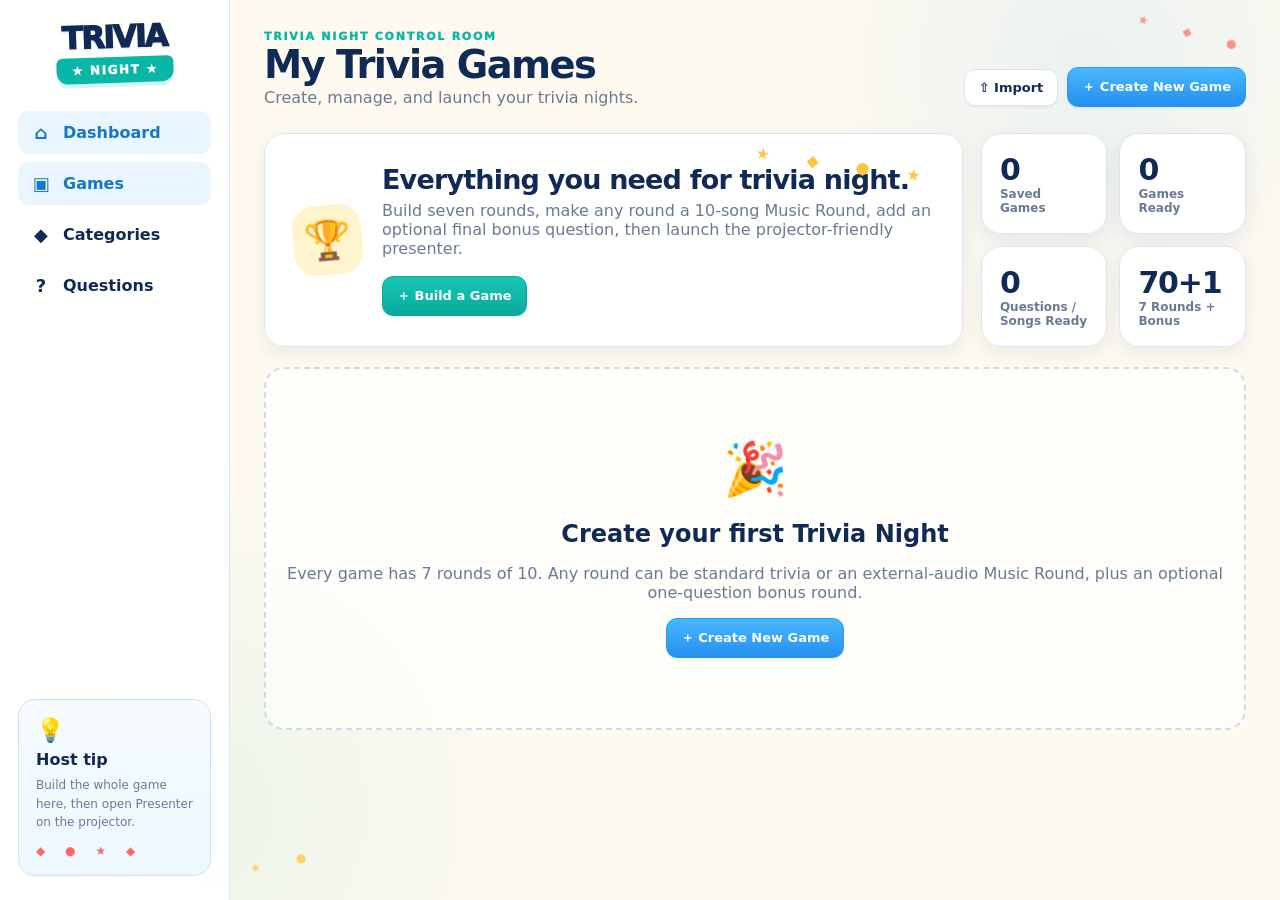
==== index.html @ a78341d5 "Add files via upload" ====
<!doctype html>
<html lang="en">
<head>
  <meta charset="utf-8">
  <meta name="viewport" content="width=device-width,initial-scale=1">
  <meta name="theme-color" content="#fffaf0">
  <title>Trivia Night — Game Manager</title>
  <link rel="stylesheet" href="styles.css">
</head>
<body class="manager-page">
  <div class="app-shell">
    <aside class="sidebar">
      <button class="logo" id="logoHome" aria-label="Trivia Night home">
        <span class="logo-main">TRIVIA</span>
        <span class="logo-ribbon">★ NIGHT ★</span>
      </button>

      <nav class="side-nav" aria-label="Main navigation">
        <button class="nav-item active" data-view="dashboard"><span>⌂</span> Dashboard</button>
        <button class="nav-item" data-view="dashboard"><span>▣</span> Games</button>
        <button class="nav-item" data-action="categories"><span>◆</span> Categories</button>
        <button class="nav-item" data-action="questions"><span>?</span> Questions</button>
      </nav>

      <div class="sidebar-tip">
        <div class="tip-icon">💡</div>
        <strong>Host tip</strong>
        <p>Build the whole game here, then open Presenter on the projector.</p>
        <div class="mini-confetti" aria-hidden="true">◆ ● ★ ◆</div>
      </div>
    </aside>

    <main class="app-main">
      <header class="app-topbar">
        <div>
          <div class="eyebrow-ui">TRIVIA NIGHT CONTROL ROOM</div>
          <h1 id="pageTitle">My Trivia Games</h1>
          <p id="pageSubtitle">Create, manage, and launch your trivia nights.</p>
        </div>
        <div class="topbar-actions">
          <span id="status" class="save-status" aria-live="polite"></span>
          <label class="ui-btn ui-btn-ghost" for="importFile">⇧ Import</label>
          <input id="importFile" type="file" accept="application/json,.json" hidden>
          <button id="createGame" class="ui-btn ui-btn-primary">＋ Create New Game</button>
        </div>
      </header>

      <section id="dashboardView" class="view-panel"></section>
      <section id="editorView" class="view-panel" hidden></section>
    </main>
  </div>

  <div class="corner-confetti corner-confetti-a" aria-hidden="true">★ ◆ ●</div>
  <div class="corner-confetti corner-confetti-b" aria-hidden="true">◆ ★ ●</div>

  <script src="app.js"></script>
</body>
</html>
---- styles.css ----
:root {
  --cream: #fffaf0;
  --paper: #ffffff;
  --navy: #102a56;
  --navy-2: #193d72;
  --muted: #697a96;
  --line: #dce5ef;
  --sky: #36a8f5;
  --sky-soft: #e9f6ff;
  --teal: #08b7a7;
  --teal-soft: #e6fbf7;
  --mint: #7ee6c1;
  --gold: #ffbf2f;
  --gold-soft: #fff4ce;
  --coral: #ff685f;
  --coral-soft: #fff0ee;
  --purple: #9465df;
  --purple-soft: #f1eaff;
  --shadow: 0 14px 36px rgba(16, 42, 86, .10);
  --shadow-soft: 0 7px 20px rgba(16, 42, 86, .08);
  --radius: 20px;
  --radius-sm: 13px;
}

* { box-sizing: border-box; }
html, body { margin: 0; min-height: 100%; }
body {
  font-family: Inter, ui-sans-serif, system-ui, -apple-system, BlinkMacSystemFont, "Segoe UI", sans-serif;
  color: var(--navy);
  background: var(--cream);
}
button, input, textarea, select { font: inherit; }
button, label[for] { cursor: pointer; }
button { color: inherit; }

/* ----- Manager shell ----- */
.manager-page {
  background:
    radial-gradient(circle at 85% 7%, rgba(54,168,245,.10), transparent 22%),
    radial-gradient(circle at 15% 90%, rgba(8,183,167,.08), transparent 26%),
    var(--cream);
}
.app-shell { min-height: 100vh; display: grid; grid-template-columns: 230px 1fr; }
.sidebar {
  position: sticky; top: 0; height: 100vh; z-index: 8;
  padding: 24px 18px; border-right: 1px solid var(--line); background: rgba(255,255,255,.92);
  display: flex; flex-direction: column; gap: 28px; backdrop-filter: blur(12px);
}
.logo { border: 0; background: transparent; display: grid; justify-items: center; padding: 0; transform: rotate(-2deg); }
.logo-main { font-size: 31px; line-height: .9; font-weight: 1000; letter-spacing: -.06em; color: var(--navy); text-shadow: 0 2px 0 rgba(16,42,86,.08); }
.logo-ribbon { margin-top: 5px; background: var(--teal); color: white; font-size: 12px; font-weight: 1000; letter-spacing: .13em; padding: 6px 15px; border-radius: 6px 6px 12px 12px; box-shadow: 0 4px 0 rgba(8,183,167,.16); }
.side-nav { display: grid; gap: 8px; }
.nav-item { width: 100%; border: 0; background: transparent; padding: 11px 12px; border-radius: 11px; text-align: left; font-weight: 800; display: flex; gap: 11px; align-items: center; }
.nav-item span { width: 22px; text-align: center; font-size: 18px; }
.nav-item:hover, .nav-item.active { background: var(--sky-soft); color: #1577c8; }
.sidebar-tip { margin-top: auto; border: 1px solid #cde1f4; background: linear-gradient(180deg,#f6fbff,#eef8ff); border-radius: 17px; padding: 17px; position: relative; overflow: hidden; }
.sidebar-tip .tip-icon { font-size: 23px; }
.sidebar-tip strong { display: block; margin-top: 6px; }
.sidebar-tip p { margin: 7px 0 0; font-size: 12px; line-height: 1.55; color: var(--muted); }
.mini-confetti { margin-top: 12px; letter-spacing: 8px; color: var(--coral); font-size: 12px; }

.app-main { min-width: 0; padding: 30px 34px 60px; }
.app-topbar { display: flex; align-items: flex-end; justify-content: space-between; gap: 24px; margin-bottom: 26px; }
.app-topbar h1 { margin: 3px 0 4px; font-size: clamp(28px,3vw,40px); line-height: 1; letter-spacing: -.04em; }
.app-topbar p { margin: 0; color: var(--muted); }
.eyebrow-ui { color: var(--teal); font-size: 11px; font-weight: 1000; letter-spacing: .16em; }
.topbar-actions, .editor-toolbar { display: flex; gap: 9px; align-items: center; flex-wrap: wrap; }
.save-status { min-width: 56px; color: var(--teal); font-size: 12px; font-weight: 900; }

.ui-btn { border: 1px solid var(--line); background: white; padding: 10px 14px; border-radius: 11px; font-weight: 900; font-size: 13px; box-shadow: 0 2px 0 rgba(16,42,86,.04); text-decoration:none; display:inline-flex; align-items:center; justify-content:center; gap:5px; white-space:nowrap; }
.ui-btn:hover { transform: translateY(-1px); box-shadow: var(--shadow-soft); }
.ui-btn-primary { border-color: #279af0; background: linear-gradient(180deg,#49b8ff,#248ff0); color: white; }
.ui-btn-teal { border-color: #08a898; background: linear-gradient(180deg,#17c6b5,#08aa9b); color: white; }
.ui-btn-coral { border-color: #ffaea9; color: #df4f48; background: var(--coral-soft); }
.ui-btn-ghost { background: white; }
.ui-btn-small { padding: 8px 11px; font-size: 12px; }

.view-panel { animation: viewIn .18s ease-out; }
@keyframes viewIn { from { opacity: .4; transform: translateY(5px); } to { opacity: 1; transform: none; } }

/* ----- Dashboard ----- */
.dashboard-hero { display: grid; grid-template-columns: 1.45fr .55fr; gap: 18px; margin-bottom: 20px; }
.hero-card, .stat-card, .game-card, .editor-card, .question-list-card, .preview-card, .stats-card {
  border: 1px solid var(--line); background: rgba(255,255,255,.95); border-radius: var(--radius); box-shadow: var(--shadow-soft);
}
.hero-card { padding: 26px 28px; position: relative; overflow: hidden; min-height: 150px; display: flex; align-items: center; }
.hero-card::after { content:"★  ◆  ●  ★"; position:absolute; right: 25px; top: 22px; color: var(--gold); letter-spacing: 16px; transform: rotate(8deg); opacity: .9; }
.hero-card h2 { font-size: 27px; margin: 0 0 6px; letter-spacing: -.03em; }
.hero-card p { max-width: 560px; color: var(--muted); margin: 0 0 18px; }
.hero-accent { width: 70px; height: 70px; margin-right: 20px; border-radius: 22px; display:grid; place-items:center; font-size:38px; background: var(--gold-soft); transform: rotate(-5deg); }
.stat-stack { display: grid; grid-template-columns: 1fr 1fr; gap: 12px; }
.stat-card { padding: 18px; display: flex; flex-direction: column; justify-content: center; }
.stat-card strong { font-size: 30px; letter-spacing: -.04em; }
.stat-card span { color: var(--muted); font-size: 12px; font-weight: 800; }
.game-grid { display: grid; grid-template-columns: repeat(3,minmax(0,1fr)); gap: 16px; }
.game-card { padding: 18px; transition: transform .16s ease, box-shadow .16s ease; position: relative; overflow: hidden; }
.game-card:hover { transform: translateY(-3px); box-shadow: var(--shadow); }
.game-card::before { content:""; position:absolute; inset:0 0 auto 0; height:5px; background: linear-gradient(90deg,var(--sky),var(--teal),var(--gold),var(--coral)); }
.game-head { display: flex; align-items: flex-start; gap: 12px; margin-bottom: 13px; }
.game-icon { width: 48px; height: 48px; flex: 0 0 auto; border-radius: 14px; background: var(--gold-soft); display:grid; place-items:center; font-size:25px; }
.game-card h3 { margin: 1px 0 3px; font-size: 17px; line-height: 1.2; }
.game-date, .game-progress { color: var(--muted); font-size: 11px; font-weight: 700; }
.category-chips { display: flex; flex-wrap: wrap; gap: 6px; min-height: 55px; }
.cat-chip { font-size: 10px; font-weight: 900; padding: 5px 8px; border-radius: 999px; background: var(--sky-soft); color: var(--navy-2); }
.cat-chip:nth-child(2n) { background: var(--teal-soft); }
.cat-chip:nth-child(3n) { background: var(--gold-soft); }
.cat-chip:nth-child(4n) { background: var(--purple-soft); }
.game-progress-wrap { margin: 14px 0 12px; }
.progress-track { width:100%; height: 7px; border-radius: 99px; background: #edf1f6; overflow:hidden; }
.progress-fill { height:100%; background: linear-gradient(90deg,var(--teal),var(--sky)); border-radius:inherit; }
.game-actions { display:flex; gap:7px; flex-wrap:wrap; }
.empty-dashboard { border: 2px dashed #cddceb; border-radius: var(--radius); padding: 70px 20px; text-align:center; background: rgba(255,255,255,.6); }
.empty-dashboard .big-icon { font-size: 52px; }
.empty-dashboard h2 { margin-bottom: 8px; }
.empty-dashboard p { color: var(--muted); }

/* ----- Editor ----- */
.editor-header-card { border: 1px solid var(--line); background: white; border-radius: var(--radius); box-shadow: var(--shadow-soft); padding: 18px; margin-bottom: 14px; }
.editor-heading-row { display:flex; gap:16px; align-items:center; justify-content:space-between; }
.game-title-wrap { display:flex; gap:12px; align-items:center; min-width:260px; flex:1; }
.editor-game-icon { width:52px; height:52px; border-radius:15px; background:var(--gold-soft); display:grid; place-items:center; font-size:29px; }
.game-title-input { width: min(570px,100%); border: 1px solid var(--line); border-radius: 12px; padding: 10px 12px; font-size: 20px; font-weight: 950; color: var(--navy); outline:none; }
.game-title-input:focus { border-color: var(--sky); box-shadow: 0 0 0 3px rgba(54,168,245,.12); }
.category-tabs { display:flex; gap:8px; overflow-x:auto; padding-top:14px; margin-top:14px; border-top:1px solid #edf1f6; scrollbar-width: thin; }
.category-tab { flex: 0 0 auto; border:1px solid var(--line); background:white; padding:8px 12px; border-radius:10px; font-size:12px; font-weight:900; display:flex; align-items:center; gap:7px; }
.category-tab.active { background:var(--sky); border-color:var(--sky); color:white; box-shadow:0 6px 16px rgba(54,168,245,.18); }
.category-tab .tab-count { opacity:.8; font-size:10px; }

.editor-layout { display:grid; grid-template-columns: 235px minmax(320px,1fr) 300px; gap:14px; align-items:start; }
.question-list-card { padding: 14px; }
.panel-title { font-size: 11px; letter-spacing:.11em; font-weight:1000; color:var(--muted); margin: 0 0 10px; }
.question-list { display:grid; gap:5px; }
.question-row { width:100%; border:0; background:transparent; border-radius:9px; padding:8px 9px; display:grid; grid-template-columns:25px 1fr; gap:7px; text-align:left; align-items:center; }
.question-row:hover { background:#f5f8fc; }
.question-row.active { color:white; background:linear-gradient(180deg,#4ab7ff,#288feb); }
.q-number { font-weight:1000; font-size:12px; }
.q-label { overflow:hidden; white-space:nowrap; text-overflow:ellipsis; font-size:11px; font-weight:800; }
.q-empty { opacity:.45; font-style:italic; }

.editor-card { padding: 18px; }
.editor-card h2 { font-size:18px; margin:0 0 15px; }
.form-field { display:grid; gap:6px; margin-bottom:13px; }
.form-field label { font-size:11px; font-weight:950; color:var(--navy-2); }
.text-input, .text-area, .select-input { width:100%; border:1px solid var(--line); border-radius:10px; padding:10px 11px; background:white; color:var(--navy); outline:none; }
.text-area { resize:vertical; min-height:105px; line-height:1.45; }
.text-input:focus, .text-area:focus, .select-input:focus { border-color:var(--sky); box-shadow:0 0 0 3px rgba(54,168,245,.11); }
.mini-field-row { display:grid; grid-template-columns:1fr 1fr; gap:11px; }
.edit-footer { display:flex; gap:8px; justify-content:flex-end; padding-top:5px; }

.preview-column { display:grid; gap:14px; }
.preview-card { padding:14px; }
.mini-presenter { min-height:215px; border:1px solid #dce6f1; border-radius:13px; background:var(--cream); display:flex; flex-direction:column; align-items:center; justify-content:center; text-align:center; position:relative; overflow:hidden; padding:25px 18px 18px; }
.mini-presenter::before { content:"◆  ★  ●"; position:absolute; top:10px; right:9px; color:var(--coral); letter-spacing:8px; font-size:8px; }
.mini-ribbon { position:absolute; top:11px; left:0; padding:7px 15px 7px 12px; border-radius:0 5px 5px 0; color:white; background:var(--sky); font-size:10px; font-weight:1000; }
.mini-progress { position:absolute; top:15px; right:13px; color:var(--teal); font-size:8px; font-weight:1000; }
.mini-question { font-weight:1000; font-size:20px; line-height:1.15; letter-spacing:-.03em; }
.preview-launch { margin-top:10px; width:100%; }
.stats-card { padding:15px; }
.stats-list { display:grid; gap:9px; font-size:11px; }
.stats-line { display:flex; justify-content:space-between; gap:10px; padding-bottom:7px; border-bottom:1px solid #edf1f6; }
.stats-line:last-child { border-bottom:0; }
.stats-line span { color:var(--muted); }

/* ----- Presenter ----- */
.presenter-page { overflow:hidden; background:var(--cream); }
.presenter-shell { min-height:100vh; display:flex; flex-direction:column; background:
  radial-gradient(circle at 9% 12%, rgba(255,191,47,.10), transparent 18%),
  radial-gradient(circle at 92% 16%, rgba(54,168,245,.11), transparent 20%),
  var(--cream); }
.presenter-stage { flex:1; min-height:0; display:grid; place-items:center; padding: 3vh 4vw; overflow:auto; }
.slide { width:min(1380px,100%); min-height:min(74vh,760px); border:1px solid #dce5ef; background:#fffefb; border-radius:24px; box-shadow:0 18px 60px rgba(16,42,86,.11); position:relative; overflow:hidden; display:flex; flex-direction:column; align-items:center; justify-content:center; text-align:center; padding:6vh 6vw; }
.slide > * { position:relative; z-index:1; }
.confetti-field::before, .confetti-field::after { position:absolute; z-index:0; pointer-events:none; white-space:pre; font-size:clamp(14px,1.8vw,26px); letter-spacing:1.7vw; opacity:.95; }
.confetti-field::before { content:"◆  ●  ★  ◆  ●"; top:6%; left:4%; color:var(--coral); transform:rotate(-7deg); }
.confetti-field::after { content:"★  ◆  ●  ★  ◆"; right:3%; bottom:8%; color:var(--teal); transform:rotate(7deg); }
.slide-category { position:absolute; top:28px; left:0; color:white; background:var(--slide-color,var(--sky)); border-radius:0 8px 8px 0; padding:13px 26px 13px 25px; min-width:210px; font-weight:1000; font-size:clamp(18px,2vw,30px); box-shadow:0 5px 0 rgba(16,42,86,.06); text-align:left; }
.slide-count { position:absolute; top:39px; right:34px; color:var(--teal); font-size:clamp(15px,1.35vw,22px); font-weight:1000; letter-spacing:.04em; }
.slide-question { max-width:1100px; font-size:clamp(38px,5vw,76px); line-height:1.10; font-weight:1000; letter-spacing:-.045em; color:var(--navy); white-space:pre-wrap; }
.question-star { position:absolute; color:var(--gold); font-size:clamp(45px,6vw,90px); opacity:.9; }
.question-star.left { left:4%; bottom:16%; transform:rotate(-12deg); }
.question-star.right { right:5%; top:34%; transform:rotate(9deg); }

.pass-slide h1 { margin:0; font-size:clamp(70px,10vw,150px); line-height:.84; letter-spacing:-.06em; font-weight:1000; }
.pass-slide .pass-your { color:var(--coral); }
.pass-instruction { margin-top:34px; max-width:1000px; font-size:clamp(18px,1.6vw,27px); line-height:1.25; color:var(--muted); font-weight:800; }
.pass-burst { position:absolute; font-size:clamp(60px,7vw,105px); color:var(--gold); }
.pass-burst.a { left:9%; top:31%; transform:rotate(-10deg); }
.pass-burst.b { right:9%; bottom:22%; transform:rotate(13deg); }

.answer-slide { padding:5vh 6vw; align-items:stretch; }
.answers-heading { margin:0 0 22px; font-size:clamp(36px,4vw,58px); letter-spacing:-.04em; text-align:center; }
.answers-subheading { color:var(--teal); font-weight:1000; text-align:center; margin-top:-10px; margin-bottom:18px; font-size:clamp(14px,1.3vw,20px); }
.answer-grid { width:100%; display:grid; grid-template-columns:1fr 1fr; gap:10px 18px; }
.answer-row { display:grid; grid-template-columns:44px 1fr; align-items:center; gap:10px; border:1px solid #e1e8ef; border-radius:13px; background:white; min-height:52px; padding:8px 12px 8px 8px; text-align:left; box-shadow:0 3px 8px rgba(16,42,86,.04); }
.answer-number { width:34px; height:34px; border-radius:50%; display:grid; place-items:center; background:var(--teal); color:white; font-weight:1000; }
.answer-text { font-size:clamp(17px,1.5vw,24px); line-height:1.15; font-weight:850; }

.complete-slide h1 { margin:0; font-size:clamp(66px,9vw,135px); line-height:.9; letter-spacing:-.06em; }
.complete-slide h1 span { color:var(--teal); }
.complete-slide p { font-size:clamp(22px,2vw,32px); color:var(--muted); font-weight:800; }
.complete-trophy { font-size:clamp(70px,9vw,125px); margin-bottom:18px; }

.presenter-controls { flex:0 0 auto; display:grid; grid-template-columns: 190px 1fr 190px; align-items:center; gap:18px; padding:13px 22px 16px; background:white; border-top:1px solid var(--line); box-shadow:0 -4px 20px rgba(16,42,86,.04); }
.presenter-btn { border-radius:14px; min-height:56px; border:2px solid var(--navy); font-size:18px; font-weight:1000; }
.presenter-btn-back { background:white; color:var(--navy); }
.presenter-btn-next { border-color:#2d99ee; background:linear-gradient(180deg,#4dbdff,#268ff0); color:white; }
.presenter-btn:disabled { opacity:.28; cursor:not-allowed; }
.presenter-meta { display:flex; justify-content:center; align-items:center; gap:12px; min-width:0; color:var(--muted); font-size:12px; }
.presenter-meta strong { color:var(--navy); max-width:330px; overflow:hidden; text-overflow:ellipsis; white-space:nowrap; }
.fullscreen-btn { width:34px; height:34px; border:1px solid var(--line); background:white; border-radius:9px; color:var(--navy); font-size:18px; }
.no-game { text-align:center; }
.no-game h1 { font-size:48px; }
.no-game p { color:var(--muted); }

.corner-confetti { position:fixed; z-index:-1; letter-spacing:16px; font-size:12px; opacity:.7; }
.corner-confetti-a { right:2%; top:3%; color:var(--coral); transform:rotate(15deg); }
.corner-confetti-b { left:16%; bottom:3%; color:var(--gold); transform:rotate(-12deg); }

@media (max-width: 1180px) {
  .game-grid { grid-template-columns: repeat(2,minmax(0,1fr)); }
  .editor-layout { grid-template-columns: 210px 1fr; }
  .preview-column { grid-column:1 / -1; grid-template-columns:1fr 1fr; }
}
@media (max-width: 820px) {
  .app-shell { grid-template-columns:1fr; }
  .sidebar { position:static; height:auto; flex-direction:row; align-items:center; padding:15px; overflow:auto; }
  .logo { min-width:120px; }
  .logo-main { font-size:24px; }
  .side-nav { display:flex; }
  .nav-item { white-space:nowrap; }
  .sidebar-tip { display:none; }
  .app-main { padding:22px 16px 40px; }
  .app-topbar, .editor-heading-row { align-items:flex-start; flex-direction:column; }
  .dashboard-hero { grid-template-columns:1fr; }
  .stat-stack { grid-template-columns:repeat(4,1fr); }
  .game-grid { grid-template-columns:1fr; }
  .editor-layout { grid-template-columns:1fr; }
  .preview-column { grid-column:auto; grid-template-columns:1fr; }
  .question-list { grid-template-columns:1fr 1fr; }
  .presenter-controls { grid-template-columns:130px 1fr 130px; }
  .answer-grid { grid-template-columns:1fr; }
}
@media (max-width: 560px) {
  .sidebar { display:block; }
  .side-nav { margin-top:14px; overflow:auto; }
  .app-topbar { align-items:stretch; }
  .topbar-actions { align-items:stretch; }
  .topbar-actions .ui-btn { flex:1; text-align:center; }
  .stat-stack { grid-template-columns:1fr 1fr; }
  .editor-toolbar { width:100%; }
  .editor-toolbar .ui-btn { flex:1; }
  .question-list { grid-template-columns:1fr; }
  .mini-field-row { grid-template-columns:1fr; }
  .presenter-stage { padding:12px; }
  .slide { min-height:calc(100vh - 100px); border-radius:18px; padding:90px 24px 50px; }
  .slide-category { top:20px; min-width:auto; padding:10px 17px; }
  .slide-count { top:27px; right:18px; }
  .presenter-controls { grid-template-columns:1fr 1fr; padding:10px; }
  .presenter-meta { grid-column:1 / -1; grid-row:1; }
  .presenter-btn { min-height:48px; }
}

/* ----- Category customization ----- */
.game-icon { background: color-mix(in srgb, var(--game-accent, var(--gold)) 16%, white); border:1px solid color-mix(in srgb, var(--game-accent, var(--gold)) 32%, white); }
.cat-chip { display:inline-flex; align-items:center; gap:4px; background: color-mix(in srgb, var(--chip-color, var(--sky)) 12%, white) !important; border:1px solid color-mix(in srgb, var(--chip-color, var(--sky)) 24%, white); }
.cat-chip b { font-size:12px; line-height:1; }
.editor-game-icon { background:color-mix(in srgb, var(--category-color, var(--sky)) 14%, white); border:1px solid color-mix(in srgb, var(--category-color, var(--sky)) 30%, white); }
.category-tab { border-top:3px solid var(--tab-color,var(--sky)); }
.category-tab.active { background:var(--tab-color,var(--sky)); border-color:var(--tab-color,var(--sky)); color:white; box-shadow:0 6px 16px color-mix(in srgb, var(--tab-color,var(--sky)) 26%, transparent); }
.tab-icon { font-size:17px; }
.category-summary { --category-color:var(--sky); display:flex; align-items:center; gap:10px; padding:11px; border-radius:13px; border:1px solid color-mix(in srgb, var(--category-color) 25%, white); background:color-mix(in srgb, var(--category-color) 10%, white); margin-bottom:9px; }
.category-summary-icon { width:42px; height:42px; border-radius:12px; background:white; display:grid; place-items:center; font-size:24px; box-shadow:0 3px 9px rgba(16,42,86,.07); }
.category-summary-copy { min-width:0; display:grid; gap:2px; }
.category-summary-copy strong { overflow:hidden; text-overflow:ellipsis; white-space:nowrap; font-size:13px; }
.category-summary-copy span { color:var(--muted); font-size:10px; font-weight:800; }
.category-edit-btn { width:100%; font-size:11px; margin-bottom:14px; color:var(--navy-2); }
.question-panel-title { padding-top:11px; border-top:1px solid #edf1f6; }
.category-intro-preview { margin-top:10px; padding:10px 12px; border-radius:12px; background:color-mix(in srgb,var(--category-color,var(--sky)) 9%,white); border:1px solid color-mix(in srgb,var(--category-color,var(--sky)) 22%,white); display:grid; gap:2px; text-align:center; }
.category-intro-preview span, .category-intro-preview small { font-size:9px; font-weight:900; color:var(--muted); text-transform:uppercase; letter-spacing:.06em; }
.category-intro-preview strong { font-size:14px; }

.modal-backdrop { position:fixed; z-index:100; inset:0; background:rgba(16,42,86,.34); backdrop-filter:blur(3px); display:grid; place-items:center; padding:24px; animation:modalFade .15s ease-out; }
@keyframes modalFade { from{opacity:0} to{opacity:1} }
.category-modal { width:min(720px,100%); max-height:min(880px,92vh); overflow:auto; border:1px solid #ccd8e6; border-radius:22px; background:white; box-shadow:0 30px 90px rgba(16,42,86,.30); padding:22px; animation:modalPop .18s ease-out; }
@keyframes modalPop { from{transform:translateY(10px) scale(.985);opacity:.75} to{transform:none;opacity:1} }
.modal-header { display:flex; align-items:flex-start; justify-content:space-between; gap:18px; margin-bottom:18px; }
.modal-header .panel-title { margin-bottom:4px; }
.modal-header h2 { margin:0; font-size:24px; letter-spacing:-.03em; }
.modal-close { width:34px; height:34px; border:0; border-radius:10px; background:#f2f5f8; font-size:22px; line-height:1; }
.color-picker { display:flex; flex-wrap:wrap; gap:10px; }
.color-swatch { width:34px; height:34px; border-radius:50%; border:3px solid white; background:var(--swatch); box-shadow:0 0 0 1px #cbd7e4; position:relative; }
.color-swatch.selected { box-shadow:0 0 0 3px var(--navy); transform:scale(1.05); }
.color-swatch.selected::after { content:'✓'; position:absolute; inset:0; display:grid; place-items:center; color:white; font-size:15px; font-weight:1000; text-shadow:0 1px 3px rgba(0,0,0,.3); }
.picker-help { margin:-2px 0 8px; color:var(--muted); font-size:11px; }
.icon-picker { display:grid; grid-template-columns:repeat(10,minmax(0,1fr)); gap:7px; }
.icon-choice { aspect-ratio:1; min-width:0; border:1px solid var(--line); border-radius:11px; background:white; display:grid; place-items:center; position:relative; box-shadow:0 2px 5px rgba(16,42,86,.03); }
.icon-choice span { font-size:25px; line-height:1; }
.icon-choice:hover { transform:translateY(-1px); border-color:#a9c7e4; background:#f8fbff; }
.icon-choice.selected { border:2px solid var(--sky); background:var(--sky-soft); box-shadow:0 0 0 2px rgba(54,168,245,.12); }
.icon-choice.selected::after { content:'✓'; position:absolute; right:-4px; bottom:-4px; width:18px; height:18px; border-radius:50%; background:#217dd0; color:white; font-size:11px; display:grid; place-items:center; font-weight:1000; }
.modal-preview { margin-top:16px; border:1px solid color-mix(in srgb,var(--category-color,var(--sky)) 25%,white); border-radius:15px; background:color-mix(in srgb,var(--category-color,var(--sky)) 10%,white); padding:12px 14px; display:flex; align-items:center; gap:12px; }
.modal-preview-icon { width:48px; height:48px; border-radius:14px; display:grid; place-items:center; background:white; font-size:27px; box-shadow:0 4px 10px rgba(16,42,86,.06); }
.modal-preview > div:last-child { display:grid; gap:2px; }
.modal-preview span { color:var(--muted); text-transform:uppercase; font-size:9px; letter-spacing:.08em; font-weight:1000; }
.modal-preview strong { font-size:18px; }
.modal-actions { display:flex; justify-content:flex-end; gap:9px; margin-top:18px; padding-top:16px; border-top:1px solid #edf1f6; }

/* ----- Presenter category intro ----- */
.category-intro-slide { padding-top:5vh; padding-bottom:5vh; }
.intro-logo { position:absolute; top:5%; z-index:0; display:grid; justify-items:center; transform:rotate(-2deg); }
.intro-logo span { font-size:clamp(24px,2.6vw,42px); line-height:.9; font-weight:1000; letter-spacing:-.06em; }
.intro-logo b { margin-top:5px; background:var(--teal); color:white; border-radius:6px 6px 11px 11px; padding:5px 15px; font-size:clamp(9px,.85vw,14px); letter-spacing:.12em; box-shadow:0 4px 0 rgba(8,183,167,.12); }
.intro-label { margin-top:clamp(110px,15vh,165px); color:var(--teal); font-size:clamp(13px,1vw,17px); font-weight:1000; letter-spacing:.18em; }
.intro-category-name { max-width:1120px; margin:8px 0 12px; font-size:clamp(58px,8vw,128px); line-height:.9; letter-spacing:-.055em; font-weight:1000; color:var(--navy); overflow-wrap:anywhere; }
.intro-icon-wrap { width:clamp(120px,14vw,205px); height:clamp(120px,14vw,205px); border-radius:50%; display:grid; place-items:center; background:linear-gradient(180deg,color-mix(in srgb,var(--category-color,var(--sky)) 90%,white),var(--category-color,var(--sky))); box-shadow:0 14px 0 color-mix(in srgb,var(--category-color,var(--sky)) 18%,transparent), 0 22px 45px rgba(16,42,86,.13); position:relative; margin:8px 0 20px; }
.intro-icon-wrap::before, .intro-icon-wrap::after { content:'—  —  —'; position:absolute; color:var(--gold); font-weight:1000; letter-spacing:15px; font-size:clamp(16px,2vw,28px); }
.intro-icon-wrap::before { right:105%; transform:rotate(15deg); }
.intro-icon-wrap::after { left:105%; transform:rotate(-15deg); }
.intro-icon { width:74%; height:74%; border-radius:50%; display:grid; place-items:center; background:white; font-size:clamp(62px,8vw,112px); box-shadow:inset 0 0 0 1px rgba(16,42,86,.05),0 6px 16px rgba(16,42,86,.08); }
.intro-category-count { color:var(--teal); font-size:clamp(21px,2vw,31px); font-weight:1000; }
.intro-subtitle { margin-top:4px; font-size:clamp(18px,1.5vw,25px); font-weight:900; }
.intro-stage-button { margin-top:20px; border:0; border-radius:16px; min-width:min(360px,80%); padding:15px 25px; color:white; background:linear-gradient(180deg,#49b8ff,#248ff0); box-shadow:0 7px 0 #1579c9,0 14px 25px rgba(36,143,240,.18); font-size:clamp(18px,1.8vw,27px); font-weight:1000; letter-spacing:.01em; }
.intro-stage-button:hover { transform:translateY(-1px); }
.intro-start-cue { margin-top:13px; color:var(--muted); font-size:clamp(11px,1vw,15px); font-weight:800; }

@media (max-width: 900px) {
  .icon-picker { grid-template-columns:repeat(8,minmax(0,1fr)); }
}
@media (max-width: 560px) {
  .modal-backdrop { padding:8px; }
  .category-modal { padding:16px; border-radius:16px; max-height:96vh; }
  .icon-picker { grid-template-columns:repeat(6,minmax(0,1fr)); }
  .icon-choice span { font-size:22px; }
  .intro-category-name { font-size:clamp(46px,14vw,82px); }
  .intro-icon-wrap { width:125px; height:125px; }
  .intro-icon { font-size:65px; }
  .intro-logo { top:3%; }
}

/* ----- Optional final bonus round ----- */
.bonus-chip { border-color:#f1ca62 !important; background:#fff7dc !important; }
.bonus-chip.bonus-off { opacity:.55; filter:saturate(.5); }
.bonus-tab { border-top-color:#f2a31c !important; }
.bonus-tab.active { background:linear-gradient(180deg,#ffc84b,#f2a31c) !important; border-color:#f2a31c !important; color:var(--navy) !important; box-shadow:0 6px 16px rgba(242,163,28,.24) !important; }
.bonus-tab.bonus-disabled:not(.active) { opacity:.62; }
.bonus-side-card { border-top:4px solid #f2a31c; }
.bonus-summary { background:#fff7dc; border-color:#f1d47e; }
.bonus-toggle-row { position:relative; display:flex; align-items:center; gap:12px; justify-content:space-between; margin-top:14px; padding:13px; border:1px solid #eadfac; border-radius:13px; background:#fffaf0; cursor:pointer; }
.bonus-toggle-row > span { display:grid; gap:2px; min-width:0; }
.bonus-toggle-row strong { font-size:12px; }
.bonus-toggle-row small { color:var(--muted); font-size:10px; font-weight:800; }
.bonus-toggle-row input { position:absolute; opacity:0; pointer-events:none; }
.toggle-switch { width:44px; height:24px; border-radius:99px; background:#cbd5df; position:relative; flex:0 0 auto; transition:.16s ease; }
.toggle-switch::after { content:''; width:18px; height:18px; position:absolute; top:3px; left:3px; border-radius:50%; background:white; box-shadow:0 2px 5px rgba(16,42,86,.18); transition:.16s ease; }
.bonus-toggle-row input:checked + .toggle-switch { background:#f2a31c; }
.bonus-toggle-row input:checked + .toggle-switch::after { transform:translateX(20px); }
.bonus-flow-note { margin-top:12px; padding:12px; border-radius:12px; background:#f7f9fc; display:grid; gap:4px; }
.bonus-flow-note b { font-size:10px; text-transform:uppercase; letter-spacing:.08em; color:var(--muted); }
.bonus-flow-note span { font-size:11px; line-height:1.45; font-weight:800; }
.bonus-editor-card { border-top:4px solid #f2a31c; }
.bonus-editor-help { margin:-7px 0 16px; color:var(--muted); font-size:12px; line-height:1.5; }
.bonus-question-area { min-height:150px; }
.bonus-preview-card { border-top:4px solid #f2a31c; }
.bonus-mini-presenter { background:linear-gradient(180deg,#fffdf5,#fff7dc); }
.bonus-mini-ribbon { background:linear-gradient(180deg,#ffc84b,#f2a31c); color:var(--navy); }
.bonus-intro-preview { border-color:#efd47c; background:#fff8df; }

.bonus-intro-slide { padding-top:5vh; padding-bottom:5vh; }
.bonus-kicker { margin-top:clamp(120px,16vh,175px); color:#d68000; font-size:clamp(15px,1.25vw,20px); font-weight:1000; letter-spacing:.2em; }
.bonus-title { margin:8px 0 12px; font-size:clamp(72px,10vw,150px); line-height:.78; letter-spacing:-.065em; font-weight:1000; color:var(--navy); }
.bonus-title span { color:#f2a31c; }
.bonus-star-wrap { width:clamp(125px,14vw,210px); height:clamp(125px,14vw,210px); border-radius:50%; display:grid; place-items:center; background:linear-gradient(180deg,#ffe07b,#ffbd2e); box-shadow:0 14px 0 rgba(242,163,28,.16),0 22px 45px rgba(16,42,86,.12); margin:15px 0 20px; }
.bonus-star { width:74%; height:74%; border-radius:50%; display:grid; place-items:center; background:white; font-size:clamp(66px,8vw,116px); box-shadow:inset 0 0 0 1px rgba(16,42,86,.05),0 6px 16px rgba(16,42,86,.08); }
.bonus-subtitle { font-size:clamp(22px,2vw,32px); font-weight:1000; }
.bonus-start-button { background:linear-gradient(180deg,#ffc84b,#f2a31c); color:var(--navy); box-shadow:0 7px 0 #d88604,0 14px 25px rgba(242,163,28,.18); }
.bonus-ribbon { background:linear-gradient(180deg,#ffc84b,#f2a31c); color:var(--navy); }
.bonus-answer-slide { justify-content:center; padding:7vh 8vw; }
.bonus-answer-label { color:#d68000; font-size:clamp(20px,2vw,30px); font-weight:1000; letter-spacing:.14em; margin-bottom:24px; }
.bonus-answer-question { max-width:1100px; color:var(--muted); font-size:clamp(22px,2.3vw,38px); line-height:1.25; font-weight:850; margin-bottom:28px; }
.bonus-answer-value { max-width:1200px; padding:24px 38px; border-radius:22px; background:#fff5c9; border:3px solid #f2a31c; color:var(--navy); box-shadow:0 12px 35px rgba(242,163,28,.15); font-size:clamp(42px,6vw,92px); line-height:1.05; font-weight:1000; letter-spacing:-.04em; overflow-wrap:anywhere; }

@media (max-width: 700px) {
  .bonus-title { font-size:clamp(62px,20vw,100px); }
  .bonus-answer-value { padding:18px 22px; }
}

/* ----- External-audio Music Round ----- */
.music-modal-note {
  margin: -2px 0 16px;
  padding: 12px 14px;
  border: 1px solid #cfe4f3;
  border-radius: 12px;
  background: #f3faff;
  color: var(--navy-2);
  font-size: 12px;
  line-height: 1.45;
  font-weight: 800;
}
.music-modal-note[hidden] { display:none; }
.music-external-editor { border-top: 4px solid var(--sky); }
.external-music-callout {
  display: grid;
  grid-template-columns: 56px 1fr;
  gap: 14px;
  align-items: center;
  margin: 4px 0 20px;
  padding: 15px 16px;
  border: 1px solid #cfe4f3;
  border-radius: 15px;
  background: #f4faff;
}
.external-music-icon {
  width: 52px;
  height: 52px;
  display: grid;
  place-items: center;
  border-radius: 15px;
  background: white;
  font-size: 29px;
  box-shadow: 0 3px 10px rgba(16,42,86,.07);
}
.external-music-callout > div:last-child { display:grid; gap:4px; }
.external-music-callout strong { color:var(--navy); font-size:14px; }
.external-music-callout span { color:var(--muted); font-size:11px; line-height:1.45; font-weight:750; }
.music-editor-help { color:var(--muted); font-size:12px; line-height:1.5; margin:14px 0 0; }
.music-preview-number { font-size:clamp(30px,3vw,48px) !important; letter-spacing:-.04em; }
.music-external-preview { background:linear-gradient(180deg,#fffefb,#f5fbff); }

.music-external-slide { padding-top:8vh; padding-bottom:8vh; }
.music-external-kicker {
  color: var(--teal);
  font-size: clamp(18px,1.8vw,28px);
  font-weight: 1000;
  letter-spacing: .16em;
  margin-bottom: clamp(12px,2vh,22px);
}
.music-external-question {
  color: var(--navy);
  font-size: clamp(72px,10vw,160px);
  line-height: .9;
  letter-spacing: -.065em;
  font-weight: 1000;
}
.music-external-count {
  margin-top: clamp(14px,2vh,24px);
  color: var(--teal);
  font-size: clamp(20px,2vw,32px);
  font-weight: 1000;
}
.music-external-phone {
  margin-top: clamp(28px,4vh,52px);
  font-size: clamp(40px,5vw,72px);
  letter-spacing: .08em;
}
.music-external-cue {
  margin-top: 8px;
  color: var(--muted);
  font-size: clamp(14px,1.2vw,20px);
  font-weight: 800;
}

@media (max-width:560px) {
  .external-music-callout { grid-template-columns:1fr; text-align:center; }
  .external-music-icon { margin:auto; }
  .music-external-question { font-size:clamp(58px,18vw,92px); }
}

/* ----- Built-in Trivia Helper ----- */
.trivia-helper { margin:0 0 16px; padding:14px; border:1px solid color-mix(in srgb,var(--helper-color,var(--sky)) 28%,white); border-left:5px solid var(--helper-color,var(--sky)); border-radius:14px; background:color-mix(in srgb,var(--helper-color,var(--sky)) 7%,white); }
.helper-head { display:flex; align-items:center; justify-content:space-between; gap:12px; }
.helper-head > div { display:grid; gap:2px; }
.helper-head strong { font-size:15px; color:var(--navy); }
.helper-kicker { font-size:9px; font-weight:1000; letter-spacing:.11em; color:var(--muted); }
.helper-suggest-btn { border-color:color-mix(in srgb,var(--helper-color,var(--sky)) 38%,white); background:white; }
.helper-empty { margin:9px 0 0; color:var(--muted); font-size:11px; line-height:1.45; font-weight:750; }
.helper-result { margin-top:11px; padding:12px; border-radius:12px; border:1px solid #e3eaf1; background:white; box-shadow:0 3px 10px rgba(16,42,86,.04); }
.helper-match { display:inline-flex; margin-bottom:8px; padding:4px 7px; border-radius:999px; background:color-mix(in srgb,var(--helper-color,var(--sky)) 12%,white); color:var(--navy-2); font-size:9px; font-weight:1000; text-transform:uppercase; letter-spacing:.06em; }
.helper-question { color:var(--navy); font-size:14px; line-height:1.35; font-weight:900; }
.helper-answer { margin-top:8px; color:var(--navy-2); font-size:12px; line-height:1.35; }
.helper-actions { display:flex; justify-content:flex-end; gap:7px; margin-top:11px; padding-top:10px; border-top:1px solid #edf1f6; }
@media (max-width:560px) { .helper-head { align-items:flex-start; flex-direction:column; } .helper-suggest-btn { width:100%; } .helper-actions { flex-direction:column; } }

/* ----- AI Trivia Helper ----- */
.ai-trivia-helper { padding:16px; }
.ai-helper-title { align-items:flex-start; }
.ai-category-pill { display:inline-flex; align-items:center; gap:5px; padding:6px 9px; border-radius:999px; background:white; border:1px solid color-mix(in srgb,var(--helper-color,var(--sky)) 28%,white); color:var(--navy); font-size:10px; font-weight:1000; white-space:nowrap; }
.ai-helper-controls { display:grid; grid-template-columns:140px minmax(0,1fr); gap:10px; margin-top:12px; }
.ai-control-field { display:grid; gap:5px; min-width:0; }
.ai-control-field > span { color:var(--navy-2); font-size:10px; font-weight:1000; text-transform:uppercase; letter-spacing:.06em; }
.ai-control-field small { color:var(--muted); font-size:9px; font-weight:800; text-transform:none; letter-spacing:0; }
.ai-helper-buttons { display:flex; flex-wrap:wrap; gap:7px; margin-top:10px; }
.ai-helper-buttons .ui-btn:disabled { opacity:.5; cursor:not-allowed; transform:none; }
.ai-helper-error { margin-top:10px; padding:9px 10px; border:1px solid #efc1bd; border-radius:10px; background:#fff4f2; color:#a53c33; font-size:11px; line-height:1.4; font-weight:800; }
.ai-helper-footnote { display:flex; flex-wrap:wrap; justify-content:space-between; gap:7px 14px; margin-top:9px; color:var(--muted); font-size:9px; line-height:1.35; font-weight:750; }
@media (max-width:620px) { .ai-helper-controls { grid-template-columns:1fr; } .ai-category-pill { align-self:flex-start; } .ai-helper-buttons { flex-direction:column; } }
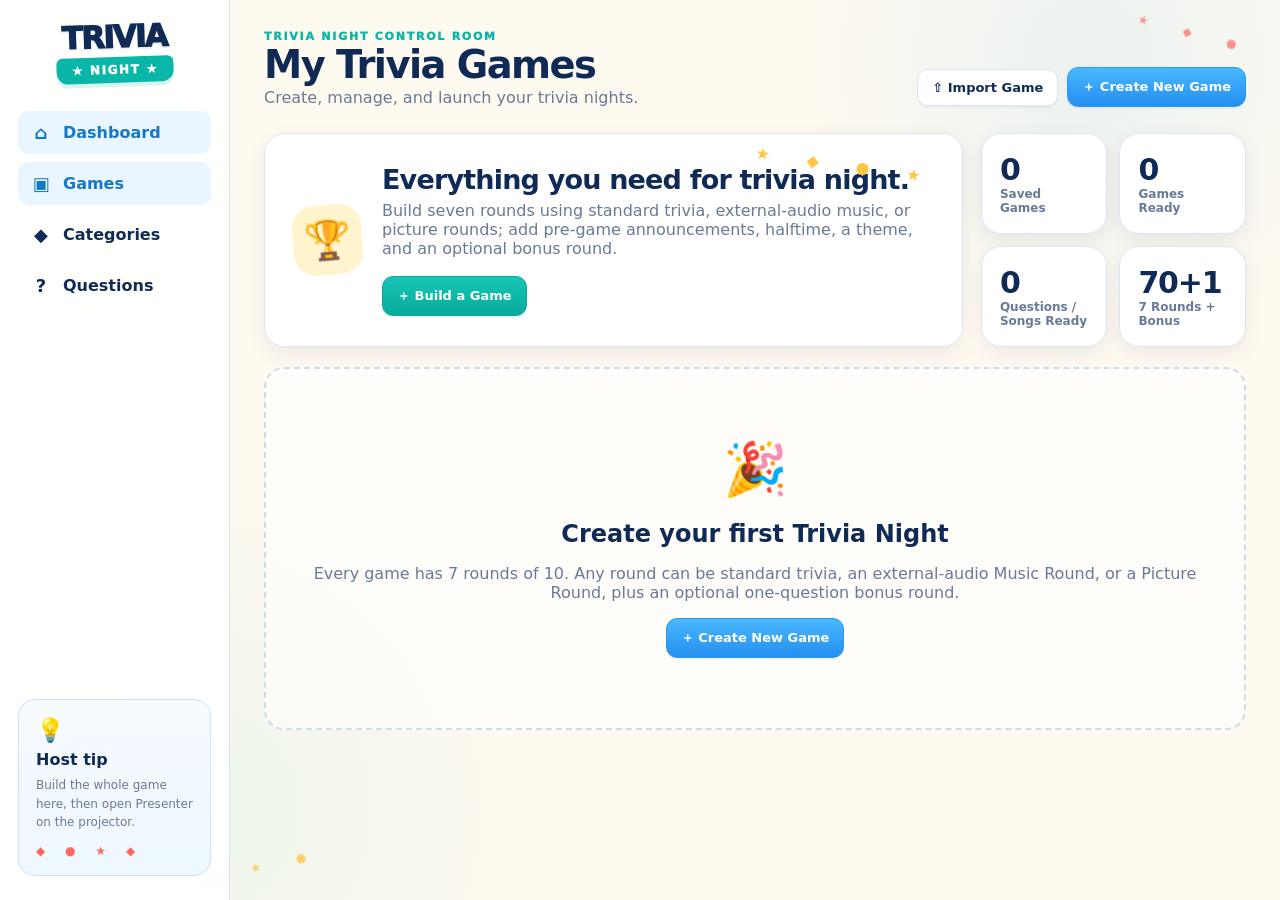
==== commit 850f4ca7: "Add files via upload" ====
--- a/index.html
+++ b/index.html
@@ -39,8 +39,8 @@
         </div>
         <div class="topbar-actions">
           <span id="status" class="save-status" aria-live="polite"></span>
-          <label class="ui-btn ui-btn-ghost" for="importFile">⇧ Import</label>
-          <input id="importFile" type="file" accept="application/json,.json" hidden>
+          <label class="ui-btn ui-btn-ghost" for="importFile">⇧ Import Game</label>
+          <input id="importFile" type="file" accept=".trivia,application/x-trivia+json,application/json,.json" hidden>
           <button id="createGame" class="ui-btn ui-btn-primary">＋ Create New Game</button>
         </div>
       </header>
@@ -53,6 +53,7 @@
   <div class="corner-confetti corner-confetti-a" aria-hidden="true">★ ◆ ●</div>
   <div class="corner-confetti corner-confetti-b" aria-hidden="true">◆ ★ ●</div>
 
+  <script src="answer-sheet-pdf.js"></script>
   <script src="app.js"></script>
 </body>
 </html>
--- a/styles.css
+++ b/styles.css
@@ -167,15 +167,15 @@
   radial-gradient(circle at 9% 12%, rgba(255,191,47,.10), transparent 18%),
   radial-gradient(circle at 92% 16%, rgba(54,168,245,.11), transparent 20%),
   var(--cream); }
-.presenter-stage { flex:1; min-height:0; display:grid; place-items:center; padding: 3vh 4vw; overflow:auto; }
-.slide { width:min(1380px,100%); min-height:min(74vh,760px); border:1px solid #dce5ef; background:#fffefb; border-radius:24px; box-shadow:0 18px 60px rgba(16,42,86,.11); position:relative; overflow:hidden; display:flex; flex-direction:column; align-items:center; justify-content:center; text-align:center; padding:6vh 6vw; }
+.presenter-stage { flex:1; min-height:0; display:grid; place-items:stretch; padding:10px 12px; overflow:hidden; }
+.slide { width:100%; height:100%; min-height:0; border:1px solid #dce5ef; background:#fffefb; border-radius:18px; box-shadow:0 12px 34px rgba(16,42,86,.10); position:relative; overflow:hidden; display:flex; flex-direction:column; align-items:center; justify-content:center; text-align:center; padding:4vh 4vw; }
 .slide > * { position:relative; z-index:1; }
 .confetti-field::before, .confetti-field::after { position:absolute; z-index:0; pointer-events:none; white-space:pre; font-size:clamp(14px,1.8vw,26px); letter-spacing:1.7vw; opacity:.95; }
 .confetti-field::before { content:"◆  ●  ★  ◆  ●"; top:6%; left:4%; color:var(--coral); transform:rotate(-7deg); }
 .confetti-field::after { content:"★  ◆  ●  ★  ◆"; right:3%; bottom:8%; color:var(--teal); transform:rotate(7deg); }
 .slide-category { position:absolute; top:28px; left:0; color:white; background:var(--slide-color,var(--sky)); border-radius:0 8px 8px 0; padding:13px 26px 13px 25px; min-width:210px; font-weight:1000; font-size:clamp(18px,2vw,30px); box-shadow:0 5px 0 rgba(16,42,86,.06); text-align:left; }
 .slide-count { position:absolute; top:39px; right:34px; color:var(--teal); font-size:clamp(15px,1.35vw,22px); font-weight:1000; letter-spacing:.04em; }
-.slide-question { max-width:1100px; font-size:clamp(38px,5vw,76px); line-height:1.10; font-weight:1000; letter-spacing:-.045em; color:var(--navy); white-space:pre-wrap; }
+.slide-question { width:min(96%,1320px); max-width:1320px; font-size:clamp(40px,5.2vw,82px); line-height:1.08; font-weight:1000; letter-spacing:-.045em; color:var(--navy); white-space:pre-wrap; overflow-wrap:anywhere; }
 .question-star { position:absolute; color:var(--gold); font-size:clamp(45px,6vw,90px); opacity:.9; }
 .question-star.left { left:4%; bottom:16%; transform:rotate(-12deg); }
 .question-star.right { right:5%; top:34%; transform:rotate(9deg); }
@@ -251,8 +251,8 @@
   .editor-toolbar .ui-btn { flex:1; }
   .question-list { grid-template-columns:1fr; }
   .mini-field-row { grid-template-columns:1fr; }
-  .presenter-stage { padding:12px; }
-  .slide { min-height:calc(100vh - 100px); border-radius:18px; padding:90px 24px 50px; }
+  .presenter-stage { padding:6px; }
+  .slide { min-height:0; border-radius:14px; padding:86px 18px 32px; }
   .slide-category { top:20px; min-width:auto; padding:10px 17px; }
   .slide-count { top:27px; right:18px; }
   .presenter-controls { grid-template-columns:1fr 1fr; padding:10px; }
@@ -312,6 +312,7 @@
 .intro-logo b { margin-top:5px; background:var(--teal); color:white; border-radius:6px 6px 11px 11px; padding:5px 15px; font-size:clamp(9px,.85vw,14px); letter-spacing:.12em; box-shadow:0 4px 0 rgba(8,183,167,.12); }
 .intro-label { margin-top:clamp(110px,15vh,165px); color:var(--teal); font-size:clamp(13px,1vw,17px); font-weight:1000; letter-spacing:.18em; }
 .intro-category-name { max-width:1120px; margin:8px 0 12px; font-size:clamp(58px,8vw,128px); line-height:.9; letter-spacing:-.055em; font-weight:1000; color:var(--navy); overflow-wrap:anywhere; }
+.intro-description { max-width:1000px; margin:-2px 0 12px; color:var(--navy-2); font-size:clamp(20px,2vw,32px); line-height:1.1; font-weight:900; letter-spacing:-.015em; }
 .intro-icon-wrap { width:clamp(120px,14vw,205px); height:clamp(120px,14vw,205px); border-radius:50%; display:grid; place-items:center; background:linear-gradient(180deg,color-mix(in srgb,var(--category-color,var(--sky)) 90%,white),var(--category-color,var(--sky))); box-shadow:0 14px 0 color-mix(in srgb,var(--category-color,var(--sky)) 18%,transparent), 0 22px 45px rgba(16,42,86,.13); position:relative; margin:8px 0 20px; }
 .intro-icon-wrap::before, .intro-icon-wrap::after { content:'—  —  —'; position:absolute; color:var(--gold); font-weight:1000; letter-spacing:15px; font-size:clamp(16px,2vw,28px); }
 .intro-icon-wrap::before { right:105%; transform:rotate(15deg); }
@@ -493,3 +494,240 @@
 .ai-helper-error { margin-top:10px; padding:9px 10px; border:1px solid #efc1bd; border-radius:10px; background:#fff4f2; color:#a53c33; font-size:11px; line-height:1.4; font-weight:800; }
 .ai-helper-footnote { display:flex; flex-wrap:wrap; justify-content:space-between; gap:7px 14px; margin-top:9px; color:var(--muted); font-size:9px; line-height:1.35; font-weight:750; }
 @media (max-width:620px) { .ai-helper-controls { grid-template-columns:1fr; } .ai-category-pill { align-self:flex-start; } .ai-helper-buttons { flex-direction:column; } }
+
+/* ===== Beta 2 usability update ===== */
+.theme-chip { display:inline-flex; align-items:center; margin-left:8px; padding:6px 9px; border-radius:999px; background:#f4f7fb; border:1px solid var(--line); color:var(--muted); font-size:10px; font-weight:900; white-space:nowrap; }
+.optional-label { color:var(--muted); font-size:11px; font-weight:700; }
+.modal-preview small { color:var(--muted); font-size:10px; line-height:1.35; }
+.timer-setting-row { display:grid; grid-template-columns:1fr 120px; gap:14px; align-items:end; margin:4px 0 18px; padding:13px 14px; border:1px solid #dbe5ee; border-radius:13px; background:#f8fbfe; }
+.timer-toggle { display:flex; gap:10px; align-items:flex-start; cursor:pointer; }
+.timer-toggle input { margin-top:3px; accent-color:var(--teal); }
+.timer-toggle span { display:grid; gap:3px; }
+.timer-toggle strong { font-size:12px; }
+.timer-toggle small { color:var(--muted); font-size:10px; line-height:1.4; font-weight:750; }
+.timer-seconds { display:grid; gap:5px; color:var(--muted); font-size:10px; font-weight:900; text-transform:uppercase; letter-spacing:.05em; }
+.timer-seconds .text-input { padding:9px 10px; }
+.picture-modal-note { border-color:#dfd4f5; background:#faf7ff; }
+.timer-editor-note { margin:14px 0 0; padding:10px 12px; border-radius:11px; background:#eef9ff; border:1px solid #cfe9f8; color:var(--navy-2); font-size:11px; font-weight:800; }
+
+.presentation-modal { width:min(900px,100%); }
+.presentation-section { display:flex; align-items:center; justify-content:space-between; gap:18px; margin-top:19px; padding-top:17px; border-top:1px solid #edf1f6; }
+.presentation-section h3 { margin:0 0 4px; font-size:15px; }
+.presentation-section p { margin:0; color:var(--muted); font-size:11px; line-height:1.45; }
+.file-button { position:relative; overflow:hidden; }
+.theme-picker { display:grid; grid-template-columns:repeat(3,minmax(0,1fr)); gap:9px; }
+.theme-choice { border:1px solid var(--line); border-radius:13px; background:white; padding:9px; display:grid; gap:5px; text-align:left; }
+.theme-choice.selected { border:2px solid var(--sky); box-shadow:0 0 0 2px rgba(54,168,245,.10); }
+.theme-preview { display:block; height:48px; border-radius:9px; border:1px solid rgba(16,42,86,.08); background:#fffaf0; }
+.theme-choice strong { font-size:11px; }
+.theme-choice small { color:var(--muted); font-size:9px; line-height:1.3; }
+.theme-dark .theme-preview { background:linear-gradient(145deg,#07101e,#162844); }
+.theme-ocean .theme-preview { background:linear-gradient(145deg,#dff5ff,#78c8f2); }
+.theme-sunset .theme-preview { background:linear-gradient(145deg,#fff0de,#ff9a7b); }
+.theme-retro .theme-preview { background:linear-gradient(145deg,#171332,#7b48d6); }
+.theme-chalk .theme-preview { background:linear-gradient(145deg,#112f27,#285645); }
+.announcement-options { display:flex; justify-content:space-between; gap:14px; align-items:end; margin:12px 0 9px; color:var(--muted); font-size:10px; font-weight:900; }
+.announcement-options label { display:grid; grid-template-columns:145px 88px; align-items:center; gap:8px; }
+.announcement-options .text-input { padding:8px 9px; }
+.announcement-grid { display:grid; grid-template-columns:repeat(4,minmax(0,1fr)); gap:8px; }
+.announcement-thumb { position:relative; border:1px solid var(--line); border-radius:11px; background:#f7f9fc; overflow:hidden; }
+.announcement-thumb img { display:block; width:100%; aspect-ratio:16/9; object-fit:cover; background:#fff; }
+.announcement-thumb span { display:block; padding:7px 27px 7px 8px; overflow:hidden; white-space:nowrap; text-overflow:ellipsis; font-size:9px; font-weight:850; }
+.announcement-thumb button { position:absolute; right:5px; bottom:5px; width:22px; height:22px; border:0; border-radius:50%; background:#fff0ee; color:#d84b45; font-weight:1000; }
+.empty-media-state { grid-column:1/-1; padding:15px; border:1px dashed #cbd8e4; border-radius:11px; text-align:center; color:var(--muted); font-size:11px; }
+.halftime-preview { margin-top:10px; display:grid; gap:8px; justify-items:start; }
+.halftime-preview img { max-width:320px; max-height:180px; border-radius:12px; border:1px solid var(--line); object-fit:contain; background:#f5f7fa; }
+.image-storage-note { margin:14px 0 0; color:var(--muted); font-size:9px; line-height:1.4; }
+
+.picture-editor { border-top:4px solid var(--purple); }
+.picture-round-callout { display:grid; grid-template-columns:44px 1fr; gap:12px; align-items:center; margin:4px 0 18px; padding:13px 14px; border:1px solid #ddd2f2; border-radius:14px; background:#faf8ff; }
+.picture-round-callout > div:first-child { font-size:27px; }
+.picture-round-callout > div:last-child { display:grid; gap:3px; }
+.picture-round-callout strong { font-size:13px; }
+.picture-round-callout span { color:var(--muted); font-size:10px; line-height:1.4; font-weight:750; }
+.picture-editor-preview { display:grid; gap:8px; justify-items:start; margin:-4px 0 16px; }
+.picture-editor-preview img { width:min(100%,480px); max-height:280px; object-fit:contain; border-radius:14px; border:1px solid var(--line); background:#f7f9fc; }
+.picture-empty-preview { margin:-4px 0 16px; padding:25px; border:1px dashed #cbd7e4; border-radius:13px; color:var(--muted); text-align:center; font-size:11px; }
+.picture-prompt { min-height:80px; }
+.picture-mini-presenter { justify-content:center; }
+.mini-picture { max-width:84%; max-height:145px; object-fit:contain; border-radius:9px; border:1px solid #dbe4ed; background:white; }
+
+/* Presenter theme variables */
+.presenter-page[data-theme="party"] { --presenter-bg:#fffaf0; --presenter-stage:#fffefb; --presenter-border:#dce5ef; }
+.presenter-page[data-theme="dark"] { --cream:#08111f; --paper:#142238; --navy:#f4f7ff; --navy-2:#dce6f6; --muted:#b5c1d2; --line:#32435d; --presenter-bg:#08111f; --presenter-stage:#142238; --presenter-border:#354865; }
+.presenter-page[data-theme="ocean"] { --presenter-bg:#dff4ff; --presenter-stage:#fbfeff; --presenter-border:#b5dced; }
+.presenter-page[data-theme="sunset"] { --presenter-bg:#fff0df; --presenter-stage:#fffaf4; --presenter-border:#f4c2a9; }
+.presenter-page[data-theme="retro"] { --cream:#15112d; --paper:#211a43; --navy:#f6f3ff; --navy-2:#ddd5ff; --muted:#bdb2e1; --line:#4b3b78; --presenter-bg:#15112d; --presenter-stage:#211a43; --presenter-border:#5a4590; }
+.presenter-page[data-theme="chalk"] { --cream:#102d26; --paper:#173a31; --navy:#f4f0db; --navy-2:#e5dfc5; --muted:#c4c0aa; --line:#3c6257; --presenter-bg:#102d26; --presenter-stage:#173a31; --presenter-border:#4d7368; }
+.presenter-page .presenter-shell { background:var(--presenter-bg,var(--cream)); }
+.presenter-page[data-theme="party"] .presenter-shell { background:radial-gradient(circle at 9% 12%, rgba(255,191,47,.10), transparent 18%),radial-gradient(circle at 92% 16%, rgba(54,168,245,.11), transparent 20%),var(--presenter-bg); }
+.presenter-page[data-theme="ocean"] .presenter-shell { background:radial-gradient(circle at 15% 15%,rgba(54,168,245,.20),transparent 24%),linear-gradient(135deg,#eaf9ff,#caedff); }
+.presenter-page[data-theme="sunset"] .presenter-shell { background:radial-gradient(circle at 90% 10%,rgba(255,104,95,.16),transparent 28%),linear-gradient(135deg,#fff6e9,#ffd8c7); }
+.presenter-page[data-theme="retro"] .presenter-shell { background:linear-gradient(rgba(93,125,245,.10) 1px,transparent 1px),linear-gradient(90deg,rgba(93,125,245,.10) 1px,transparent 1px),linear-gradient(135deg,#0d0a20,#211347); background-size:42px 42px,42px 42px,auto; }
+.presenter-page[data-theme="chalk"] .presenter-shell { background:radial-gradient(circle at 20% 30%,rgba(255,255,255,.03),transparent 18%),linear-gradient(135deg,#0d2921,#163d32); }
+.presenter-page .slide { background:var(--presenter-stage,#fffefb); border-color:var(--presenter-border,#dce5ef); }
+.presenter-page[data-theme="dark"] .presenter-controls,
+.presenter-page[data-theme="retro"] .presenter-controls,
+.presenter-page[data-theme="chalk"] .presenter-controls { background:var(--paper); border-color:var(--line); }
+.presenter-page[data-theme="dark"] .presenter-btn-back,
+.presenter-page[data-theme="retro"] .presenter-btn-back,
+.presenter-page[data-theme="chalk"] .presenter-btn-back,
+.presenter-page[data-theme="dark"] .fullscreen-btn,
+.presenter-page[data-theme="retro"] .fullscreen-btn,
+.presenter-page[data-theme="chalk"] .fullscreen-btn { background:var(--paper); color:var(--navy); border-color:var(--line); }
+
+
+/* Theme-specific slide artwork. Decorative SVGs stay behind all slide content. */
+.presenter-page[data-theme="dark"] .confetti-field::before,
+.presenter-page[data-theme="dark"] .confetti-field::after,
+.presenter-page[data-theme="ocean"] .confetti-field::before,
+.presenter-page[data-theme="ocean"] .confetti-field::after,
+.presenter-page[data-theme="sunset"] .confetti-field::before,
+.presenter-page[data-theme="sunset"] .confetti-field::after,
+.presenter-page[data-theme="retro"] .confetti-field::before,
+.presenter-page[data-theme="retro"] .confetti-field::after,
+.presenter-page[data-theme="chalk"] .confetti-field::before,
+.presenter-page[data-theme="chalk"] .confetti-field::after {
+  content:""; width:clamp(120px,16vw,245px); height:clamp(120px,16vw,245px); letter-spacing:0; transform:none; opacity:.18; background-position:center; background-repeat:no-repeat; background-size:contain;
+}
+
+/* Dark Night: crescent moon + city skyline */
+.presenter-page[data-theme="dark"] .confetti-field::before {
+  top:5%; left:4%;
+  background-image:url("data:image/svg+xml,%3Csvg xmlns='http://www.w3.org/2000/svg' viewBox='0 0 220 220'%3E%3Ccircle cx='100' cy='92' r='58' fill='%23f7e9a9'/%3E%3Ccircle cx='128' cy='70' r='58' fill='%23142238'/%3E%3C/svg%3E");
+}
+.presenter-page[data-theme="dark"] .confetti-field::after {
+  right:3%; bottom:5%; width:clamp(180px,24vw,360px);
+  background-image:url("data:image/svg+xml,%3Csvg xmlns='http://www.w3.org/2000/svg' viewBox='0 0 360 180'%3E%3Cg fill='%2399b6d7'%3E%3Crect x='8' y='75' width='46' height='95' rx='3'/%3E%3Crect x='64' y='44' width='64' height='126' rx='3'/%3E%3Crect x='138' y='88' width='48' height='82' rx='3'/%3E%3Crect x='196' y='26' width='78' height='144' rx='3'/%3E%3Crect x='286' y='66' width='58' height='104' rx='3'/%3E%3C/g%3E%3Cg fill='%23f7e9a9'%3E%3Crect x='78' y='64' width='9' height='10'/%3E%3Crect x='100' y='88' width='9' height='10'/%3E%3Crect x='217' y='53' width='10' height='11'/%3E%3Crect x='244' y='82' width='10' height='11'/%3E%3C/g%3E%3C/svg%3E");
+}
+
+/* Ocean Blue: rolling wave + fish */
+.presenter-page[data-theme="ocean"] .confetti-field::before {
+  top:5%; left:3%;
+  background-image:url("data:image/svg+xml,%3Csvg xmlns='http://www.w3.org/2000/svg' viewBox='0 0 240 200'%3E%3Cpath d='M18 120c35-58 72-45 99-10 27 35 57 25 101-14-15 67-55 96-111 84-43-10-72-30-89-60z' fill='%2336a8f5'/%3E%3Cpath d='M30 135c35-25 64-18 85 2 23 22 52 19 89-8-31 55-112 61-174 6z' fill='%2308b7a7'/%3E%3C/svg%3E");
+}
+.presenter-page[data-theme="ocean"] .confetti-field::after {
+  right:4%; bottom:8%;
+  background-image:url("data:image/svg+xml,%3Csvg xmlns='http://www.w3.org/2000/svg' viewBox='0 0 220 180'%3E%3Cpath d='M54 88c38-42 94-45 132 0-38 42-94 45-132 0z' fill='%2308b7a7'/%3E%3Cpath d='M54 88 18 54v68z' fill='%2336a8f5'/%3E%3Ccircle cx='154' cy='78' r='7' fill='%23102a56'/%3E%3C/svg%3E");
+}
+
+/* Sunset: sun + palm tree */
+.presenter-page[data-theme="sunset"] .confetti-field::before {
+  top:4%; left:4%;
+  background-image:url("data:image/svg+xml,%3Csvg xmlns='http://www.w3.org/2000/svg' viewBox='0 0 220 220'%3E%3Ccircle cx='110' cy='110' r='62' fill='%23ffbf2f'/%3E%3Cg stroke='%23ff685f' stroke-width='10' stroke-linecap='round'%3E%3Cpath d='M110 15v28M110 177v28M15 110h28M177 110h28M43 43l20 20M157 157l20 20M177 43l-20 20M63 157l-20 20'/%3E%3C/g%3E%3C/svg%3E");
+}
+.presenter-page[data-theme="sunset"] .confetti-field::after {
+  right:3%; bottom:3%;
+  background-image:url("data:image/svg+xml,%3Csvg xmlns='http://www.w3.org/2000/svg' viewBox='0 0 220 220'%3E%3Cpath d='M116 205c-5-57-2-104 12-145' stroke='%23815b43' stroke-width='15' fill='none' stroke-linecap='round'/%3E%3Cg fill='%2308a898'%3E%3Cellipse cx='126' cy='54' rx='55' ry='17' transform='rotate(-8 126 54)'/%3E%3Cellipse cx='119' cy='65' rx='51' ry='15' transform='rotate(28 119 65)'/%3E%3Cellipse cx='131' cy='67' rx='51' ry='15' transform='rotate(-38 131 67)'/%3E%3C/g%3E%3C/svg%3E");
+}
+
+/* Retro Arcade: arcade cabinet + pixel alien */
+.presenter-page[data-theme="retro"] .confetti-field::before {
+  top:5%; left:3%; opacity:.22;
+  background-image:url("data:image/svg+xml,%3Csvg xmlns='http://www.w3.org/2000/svg' viewBox='0 0 220 220'%3E%3Cpath d='M54 24h112l16 58-12 114H48L38 82z' fill='%237b48d6' stroke='%2308e8de' stroke-width='8'/%3E%3Crect x='66' y='54' width='88' height='66' rx='7' fill='%23110d2b' stroke='%23ff4fd8' stroke-width='6'/%3E%3Ccircle cx='91' cy='151' r='10' fill='%23ffbf2f'/%3E%3Cpath d='M124 151h32' stroke='%2308e8de' stroke-width='8' stroke-linecap='round'/%3E%3C/svg%3E");
+}
+.presenter-page[data-theme="retro"] .confetti-field::after {
+  right:4%; bottom:6%; opacity:.25;
+  background-image:url("data:image/svg+xml,%3Csvg xmlns='http://www.w3.org/2000/svg' viewBox='0 0 220 180'%3E%3Cg fill='%2308e8de'%3E%3Crect x='60' y='35' width='20' height='20'/%3E%3Crect x='140' y='35' width='20' height='20'/%3E%3Crect x='80' y='55' width='60' height='20'/%3E%3Crect x='60' y='75' width='100' height='40'/%3E%3Crect x='40' y='95' width='20' height='40'/%3E%3Crect x='160' y='95' width='20' height='40'/%3E%3Crect x='80' y='115' width='20' height='30'/%3E%3Crect x='120' y='115' width='20' height='30'/%3E%3C/g%3E%3Cg fill='%23ff4fd8'%3E%3Crect x='82' y='82' width='16' height='16'/%3E%3Crect x='122' y='82' width='16' height='16'/%3E%3C/g%3E%3C/svg%3E");
+}
+
+/* Chalkboard: chalk light bulb + tic-tac-toe doodle */
+.presenter-page[data-theme="chalk"] .confetti-field::before {
+  top:4%; left:3%; opacity:.16;
+  background-image:url("data:image/svg+xml,%3Csvg xmlns='http://www.w3.org/2000/svg' viewBox='0 0 220 220'%3E%3Cg fill='none' stroke='%23f4f0db' stroke-width='9' stroke-linecap='round' stroke-linejoin='round'%3E%3Cpath d='M70 92a42 42 0 1 1 74 27c-11 12-18 22-18 36H94c0-14-8-25-18-36A41 41 0 0 1 70 92z'/%3E%3Cpath d='M94 174h32M98 191h24'/%3E%3Cpath d='M110 20v20M38 92h20M162 92h20M56 38l14 14M164 38l-14 14'/%3E%3C/g%3E%3C/svg%3E");
+}
+.presenter-page[data-theme="chalk"] .confetti-field::after {
+  right:4%; bottom:6%; opacity:.15;
+  background-image:url("data:image/svg+xml,%3Csvg xmlns='http://www.w3.org/2000/svg' viewBox='0 0 220 220'%3E%3Cg stroke='%23f4f0db' stroke-width='8' stroke-linecap='round'%3E%3Cpath d='M75 35v150M145 35v150M35 75h150M35 145h150'/%3E%3Cpath d='M49 49l30 30M79 49 49 79M151 151l30 30M181 151l-30 30'/%3E%3C/g%3E%3Ccircle cx='111' cy='111' r='20' fill='none' stroke='%23ffbf2f' stroke-width='8'/%3E%3C/svg%3E");
+}
+
+/* Bigger progress label and timer */
+.slide-count { top:32px; right:34px; font-size:clamp(23px,2vw,34px); letter-spacing:.025em; }
+.question-timer { position:absolute; top:84px; right:34px; width:78px; height:78px; border-radius:50%; display:grid; place-items:center; align-content:center; background:color-mix(in srgb,var(--slide-color,var(--sky)) 12%,var(--presenter-stage,#fffefb)); border:3px solid var(--slide-color,var(--sky)); box-shadow:0 6px 18px rgba(16,42,86,.10); }
+.question-timer span { font-size:30px; line-height:.9; font-weight:1000; color:var(--navy); }
+.question-timer small { margin-top:4px; color:var(--muted); font-size:8px; letter-spacing:.1em; font-weight:1000; }
+.question-timer.timer-warning { border-color:var(--coral); background:var(--coral-soft); transform:scale(1.06); }
+.intro-timer-note { margin-top:8px; padding:5px 10px; border-radius:999px; background:color-mix(in srgb,var(--category-color,var(--sky)) 10%,white); color:var(--muted); font-size:clamp(10px,.9vw,14px); font-weight:900; }
+
+/* Answer slide: read down 1-5, then 6-10; larger answer type */
+.answer-grid { grid-template-columns:1fr 1fr; grid-template-rows:repeat(5,minmax(58px,1fr)); grid-auto-flow:column; gap:12px 20px; }
+.answer-row { min-height:58px; grid-template-columns:48px 1fr; padding:9px 14px 9px 9px; }
+.answer-number { width:38px; height:38px; font-size:17px; }
+.answer-text { font-size:clamp(21px,1.9vw,31px); line-height:1.08; font-weight:900; color:#111827 !important; }
+.answer-row { color:#111827 !important; background:#ffffff !important; }
+
+/* Imported media slides */
+.media-slide { padding:0; background:#080d16 !important; }
+.media-slide img { width:100%; height:100%; max-height:min(78vh,780px); object-fit:contain; display:block; }
+.announcement-slide,.halftime-slide { min-height:min(78vh,780px); }
+
+/* Picture round presenter — maximize image inside a standard 16:9 frame */
+.picture-round-slide { padding:82px 1.2vw 12px; gap:8px; justify-content:flex-start; }
+.picture-media-frame {
+  width:min(98%, calc((100vh - 205px) * 16 / 9));
+  height:min(calc(100vh - 205px), calc(98vw * 9 / 16));
+  aspect-ratio:16 / 9;
+  flex:0 1 auto;
+  min-height:0;
+  display:grid;
+  place-items:center;
+  overflow:hidden;
+  border-radius:12px;
+  border:1px solid var(--presenter-border,#dce5ef);
+  background:#111827;
+  box-shadow:0 8px 24px rgba(16,42,86,.10);
+}
+.picture-round-slide.has-picture-prompt .picture-media-frame {
+  width:min(98%, calc((100vh - 265px) * 16 / 9));
+  height:min(calc(100vh - 265px), calc(98vw * 9 / 16));
+}
+.presenter-picture { width:100%; height:100%; max-width:none; max-height:none; object-fit:contain; display:block; border:0; border-radius:0; background:transparent; box-shadow:none; }
+.picture-prompt-text { width:min(98%,1500px); max-width:1500px; color:var(--navy); font-size:clamp(20px,2vw,34px); line-height:1.10; font-weight:950; }
+.picture-missing { display:grid; gap:8px; color:var(--navy); font-size:clamp(54px,8vw,120px); font-weight:1000; }
+.picture-missing small { color:var(--muted); font-size:18px; }
+.bonus-custom-title { max-width:1100px; font-size:clamp(58px,8vw,122px); line-height:.88; overflow-wrap:anywhere; }
+
+@media (max-width:900px) {
+  .theme-picker { grid-template-columns:repeat(2,minmax(0,1fr)); }
+  .announcement-grid { grid-template-columns:repeat(3,minmax(0,1fr)); }
+}
+@media (max-width:560px) {
+  .timer-setting-row { grid-template-columns:1fr; }
+  .theme-picker { grid-template-columns:1fr 1fr; }
+  .announcement-grid { grid-template-columns:repeat(2,minmax(0,1fr)); }
+  .presentation-section { align-items:flex-start; flex-direction:column; }
+  .answer-grid { grid-template-columns:1fr; grid-template-rows:none; grid-auto-flow:row; }
+  .slide-count { top:25px; right:16px; font-size:clamp(16px,4vw,23px); }
+  .question-timer { top:64px; right:16px; width:58px; height:58px; }
+  .question-timer span { font-size:22px; }
+}
+
+
+/* ----- Beta 2: maximize presenter canvas ----- */
+@media (min-width: 900px) {
+  .presenter-stage { padding:8px 10px; }
+  .slide-category { top:20px; padding:11px 24px; }
+  .slide-count { top:28px; right:28px; }
+  .question-timer { top:68px; right:28px; }
+  .answer-slide { padding:3vh 3.5vw; }
+  .answer-grid { gap:8px 16px; }
+}
+@media (min-aspect-ratio: 16/10) and (min-width: 1000px) {
+  .picture-round-slide { padding:78px 1vw 10px; }
+}
+
+/* Timer warning contrast fix: keep the final 5 seconds readable on every theme. */
+.presenter-page .question-timer.timer-warning {
+  background:#ffd84d !important;
+  border-color:#ff685f !important;
+  box-shadow:0 0 0 4px rgba(255,104,95,.16), 0 8px 22px rgba(16,42,86,.20);
+}
+.presenter-page .question-timer.timer-warning span,
+.presenter-page .question-timer.timer-warning small {
+  color:#102a56 !important;
+  text-shadow:none !important;
+  opacity:1 !important;
+}
+.presenter-page .question-timer.timer-warning small {
+  font-weight:1000;
+}
